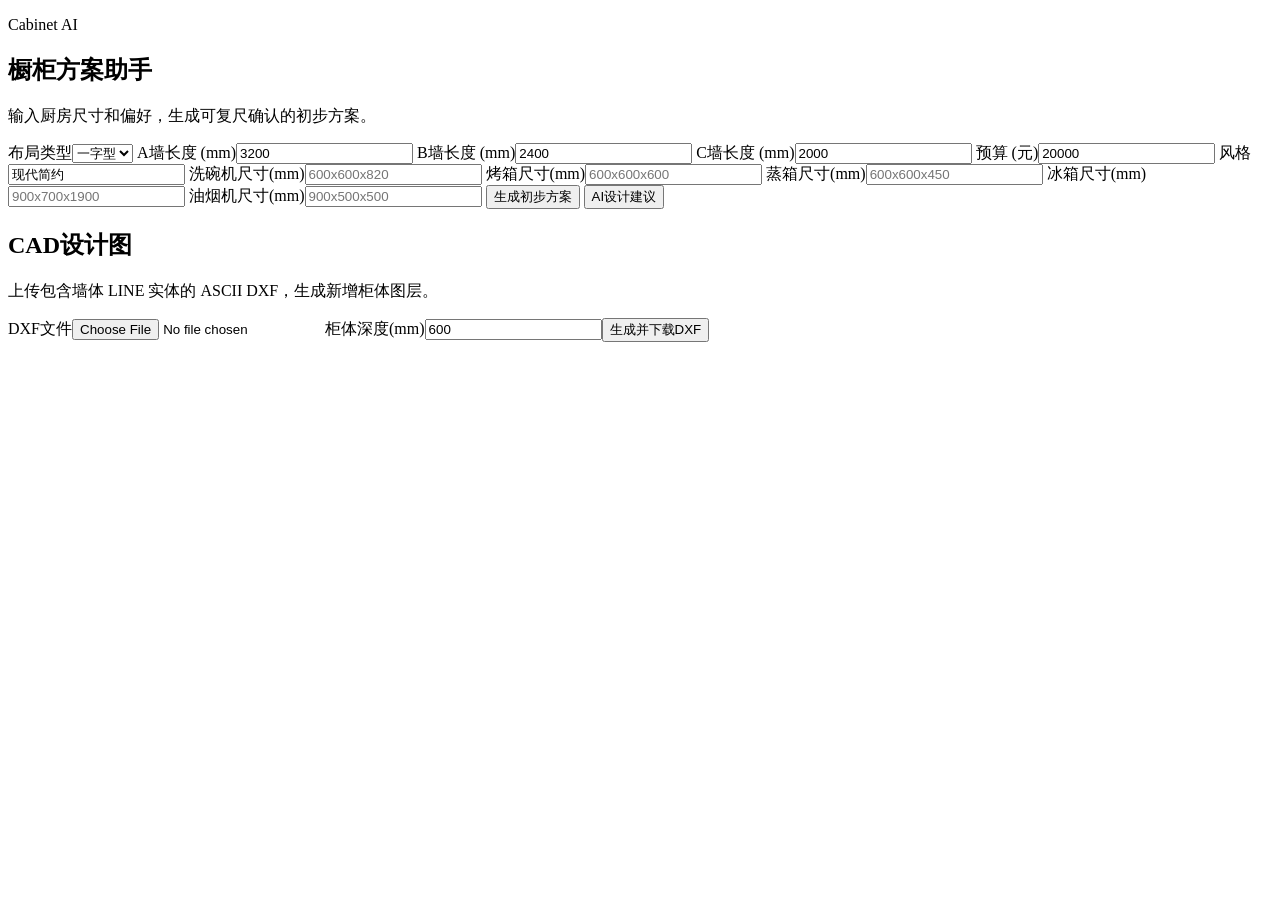
==== src/main/resources/static/index.html @ c41034ff "Add appliance requirements to AI design flow" ====
<!doctype html>
<html lang="zh-CN">
<head>
  <meta charset="UTF-8">
  <meta name="viewport" content="width=device-width, initial-scale=1.0">
  <title>AI 橱柜方案助手</title>
  <link rel="stylesheet" href="/styles.css">
</head>
<body>
  <main>
    <section class="intro"><p class="eyebrow">Cabinet AI</p><h1>橱柜方案助手</h1><p>输入厨房尺寸和偏好，生成可复尺确认的初步方案。</p></section>
    <section class="panel">
      <form id="design-form">
        <label>布局类型<select name="layoutType"><option value="STRAIGHT">一字型</option><option value="L_SHAPED">L型</option><option value="U_SHAPED">U型</option></select></label>
        <label>A墙长度 (mm)<input name="wallAmm" type="number" value="3200" min="1800" required></label>
        <label>B墙长度 (mm)<input name="wallBmm" type="number" value="2400" min="0" required></label>
        <label>C墙长度 (mm)<input name="wallCmm" type="number" value="2000" min="0" required></label>
        <label>预算 (元)<input name="budget" type="number" value="20000" min="5000" required></label>
        <label>风格<input name="style" value="现代简约"></label>
        <label>洗碗机尺寸(mm)<input name="dishwasher" placeholder="600x600x820"></label>
        <label>烤箱尺寸(mm)<input name="oven" placeholder="600x600x600"></label>
        <label>蒸箱尺寸(mm)<input name="steamOven" placeholder="600x600x450"></label>
        <label>冰箱尺寸(mm)<input name="refrigerator" placeholder="900x700x1900"></label>
        <label>油烟机尺寸(mm)<input name="hood" placeholder="900x500x500"></label>
        <button type="submit">生成初步方案</button>
        <button type="button" id="ai-button" class="secondary">AI设计建议</button>
      </form>
    </section>
    <section id="result" class="panel result" hidden></section>
    <section id="ai-result" class="panel result" hidden></section>
    <section class="panel"><h2>CAD设计图</h2><p>上传包含墙体 LINE 实体的 ASCII DXF，生成新增柜体图层。</p><form id="cad-form"><label>DXF文件<input type="file" name="file" accept=".dxf" required></label><label>柜体深度(mm)<input name="cabinetDepthMm" type="number" value="600"></label><button type="submit">生成并下载DXF</button></form><p id="cad-status"></p></section>
  </main>
  <script src="/app.js"></script>
</body>
</html>
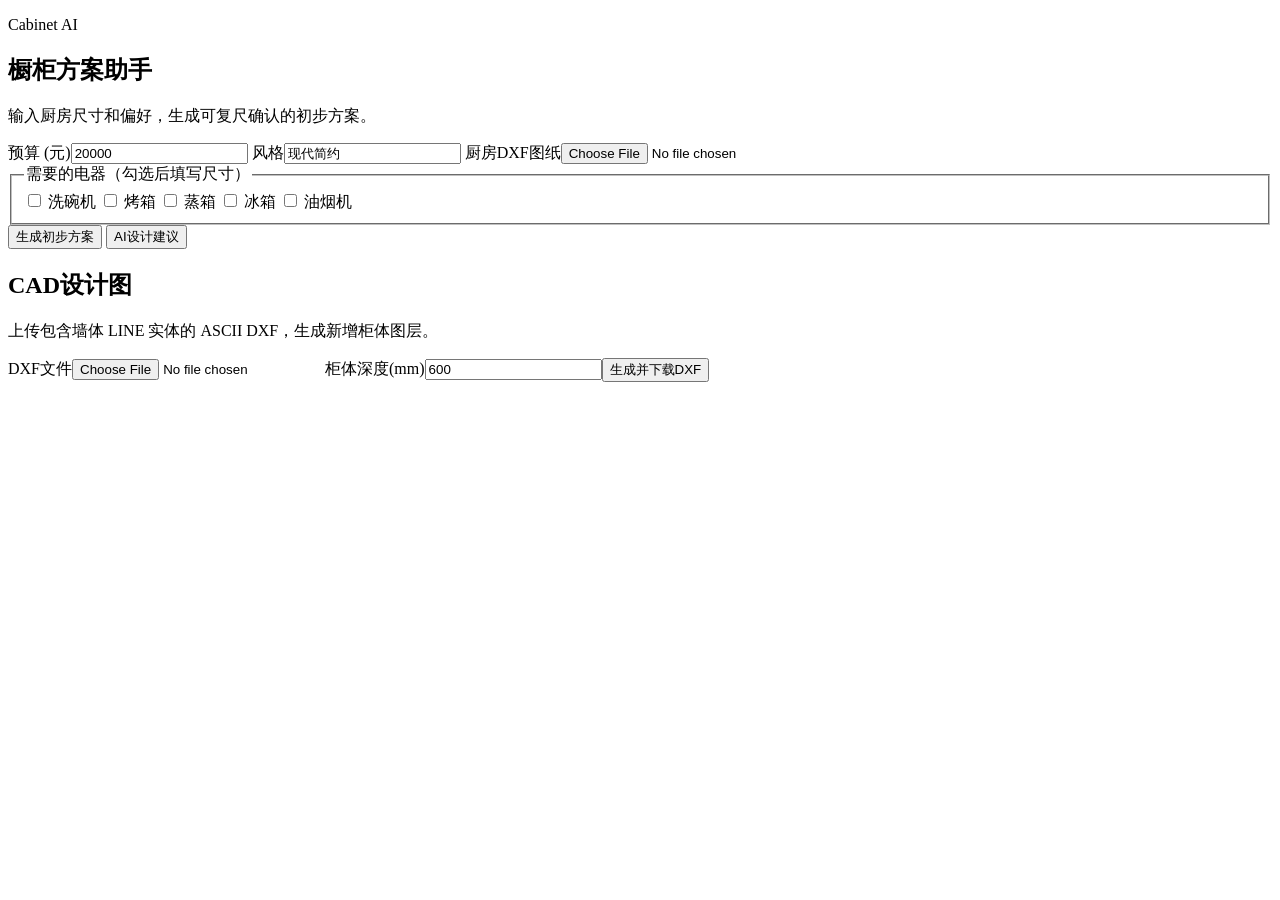
==== commit c1f3485f: "Make appliance selection optional and remove layout inputs" ====
--- a/src/main/resources/static/index.html
+++ b/src/main/resources/static/index.html
@@ -11,17 +11,16 @@
     <section class="intro"><p class="eyebrow">Cabinet AI</p><h1>橱柜方案助手</h1><p>输入厨房尺寸和偏好，生成可复尺确认的初步方案。</p></section>
     <section class="panel">
       <form id="design-form">
-        <label>布局类型<select name="layoutType"><option value="STRAIGHT">一字型</option><option value="L_SHAPED">L型</option><option value="U_SHAPED">U型</option></select></label>
-        <label>A墙长度 (mm)<input name="wallAmm" type="number" value="3200" min="1800" required></label>
-        <label>B墙长度 (mm)<input name="wallBmm" type="number" value="2400" min="0" required></label>
-        <label>C墙长度 (mm)<input name="wallCmm" type="number" value="2000" min="0" required></label>
         <label>预算 (元)<input name="budget" type="number" value="20000" min="5000" required></label>
         <label>风格<input name="style" value="现代简约"></label>
-        <label>洗碗机尺寸(mm)<input name="dishwasher" placeholder="600x600x820"></label>
-        <label>烤箱尺寸(mm)<input name="oven" placeholder="600x600x600"></label>
-        <label>蒸箱尺寸(mm)<input name="steamOven" placeholder="600x600x450"></label>
-        <label>冰箱尺寸(mm)<input name="refrigerator" placeholder="900x700x1900"></label>
-        <label>油烟机尺寸(mm)<input name="hood" placeholder="900x500x500"></label>
+        <label class="wide">厨房DXF图纸<input name="cadFile" type="file" accept=".dxf" required></label>
+        <fieldset class="wide"><legend>需要的电器（勾选后填写尺寸）</legend>
+          <label class="check"><input type="checkbox" data-appliance="dishwasher"> 洗碗机</label><input class="appliance-size" data-for="dishwasher" name="dishwasher" placeholder="宽×深×高(mm)" hidden>
+          <label class="check"><input type="checkbox" data-appliance="oven"> 烤箱</label><input class="appliance-size" data-for="oven" name="oven" placeholder="宽×深×高(mm)" hidden>
+          <label class="check"><input type="checkbox" data-appliance="steamOven"> 蒸箱</label><input class="appliance-size" data-for="steamOven" name="steamOven" placeholder="宽×深×高(mm)" hidden>
+          <label class="check"><input type="checkbox" data-appliance="refrigerator"> 冰箱</label><input class="appliance-size" data-for="refrigerator" name="refrigerator" placeholder="宽×深×高(mm)" hidden>
+          <label class="check"><input type="checkbox" data-appliance="hood"> 油烟机</label><input class="appliance-size" data-for="hood" name="hood" placeholder="宽×深×高(mm)" hidden>
+        </fieldset>
         <button type="submit">生成初步方案</button>
         <button type="button" id="ai-button" class="secondary">AI设计建议</button>
       </form>
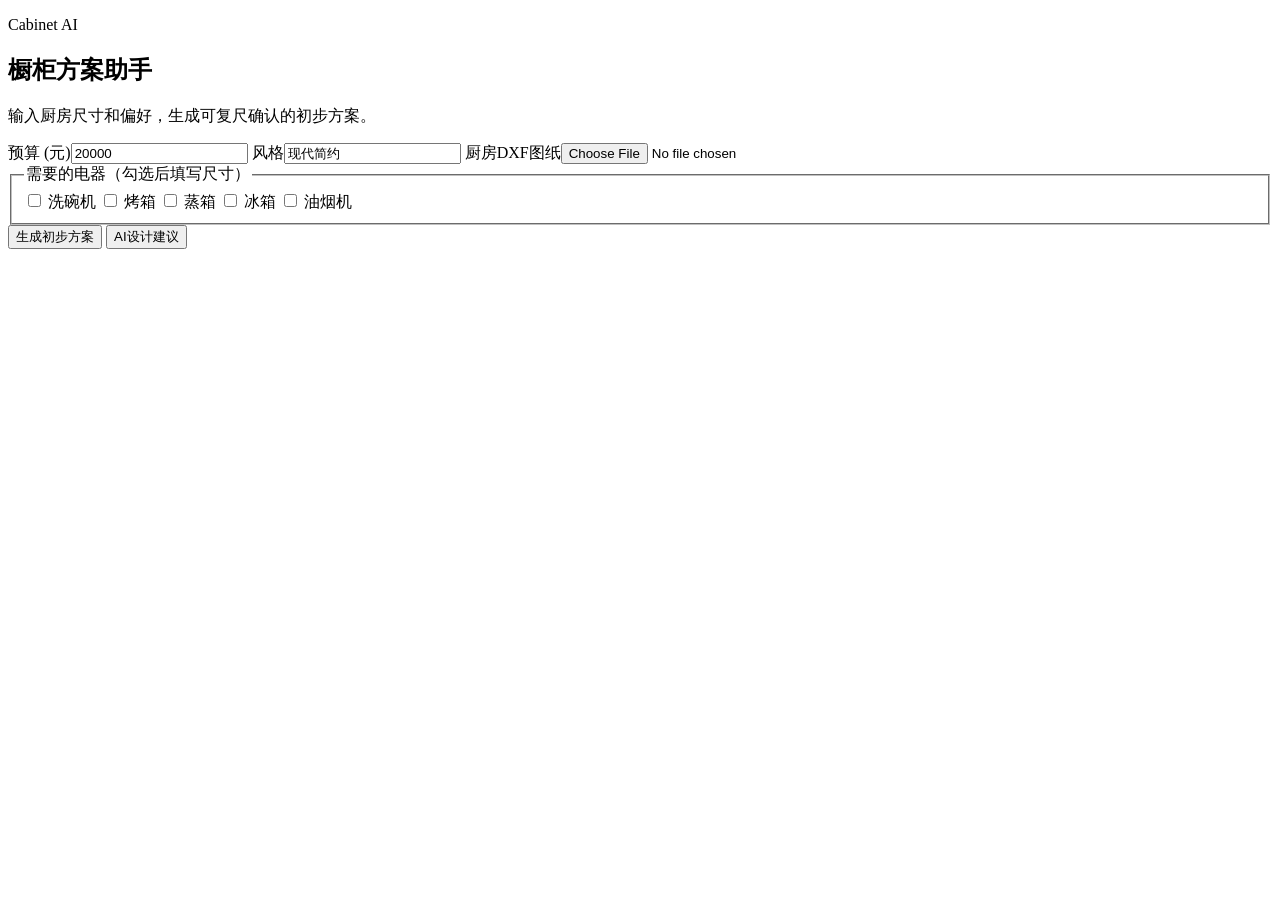
==== commit f48f94e1: "Remove standalone CAD upload panel" ====
--- a/src/main/resources/static/index.html
+++ b/src/main/resources/static/index.html
@@ -27,7 +27,6 @@
     </section>
     <section id="result" class="panel result" hidden></section>
     <section id="ai-result" class="panel result" hidden></section>
-    <section class="panel"><h2>CAD设计图</h2><p>上传包含墙体 LINE 实体的 ASCII DXF，生成新增柜体图层。</p><form id="cad-form"><label>DXF文件<input type="file" name="file" accept=".dxf" required></label><label>柜体深度(mm)<input name="cabinetDepthMm" type="number" value="600"></label><button type="submit">生成并下载DXF</button></form><p id="cad-status"></p></section>
   </main>
   <script src="/app.js"></script>
 </body>
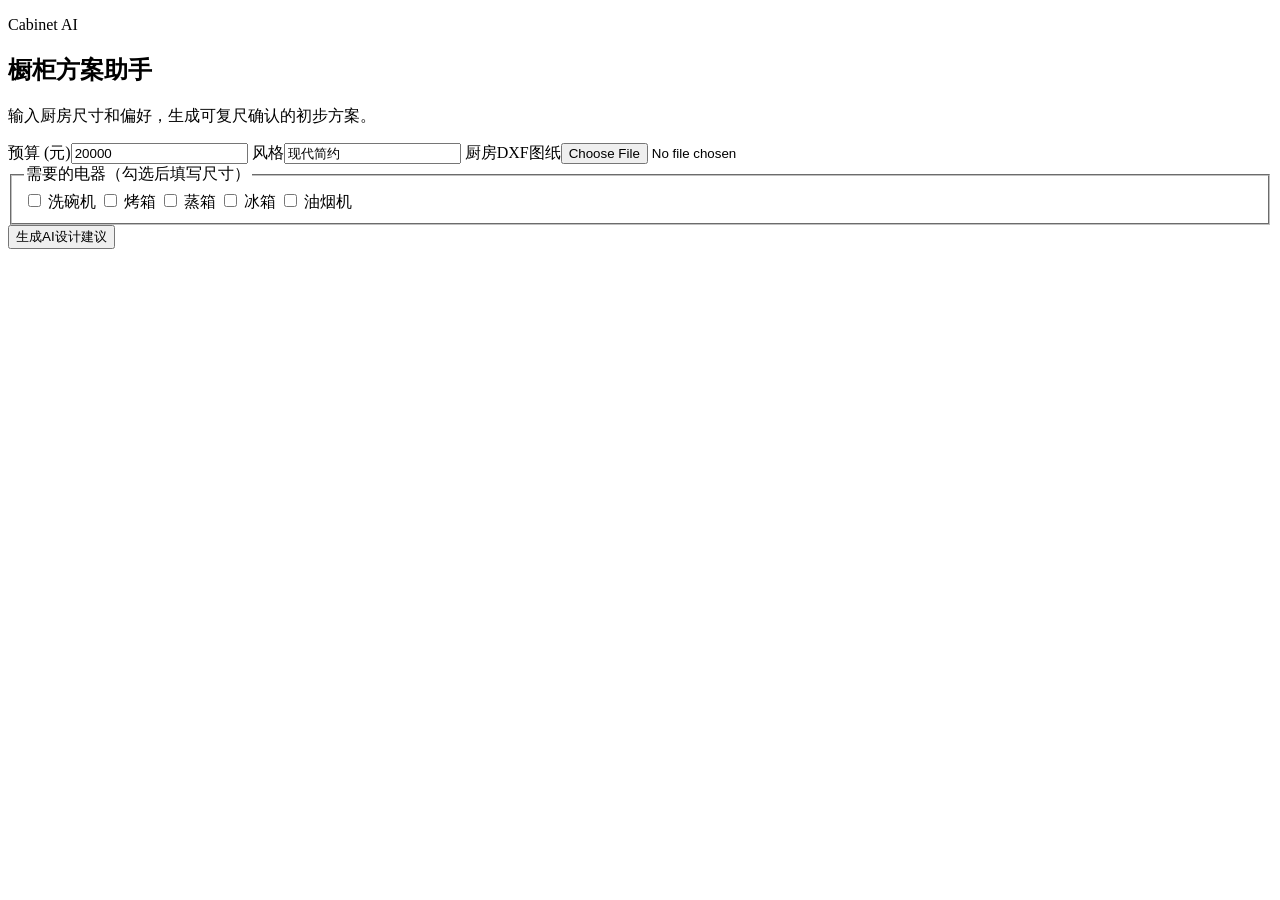
==== commit eec69087: "Remove local preliminary design flow" ====
--- a/src/main/resources/static/index.html
+++ b/src/main/resources/static/index.html
@@ -21,12 +21,11 @@
           <label class="check"><input type="checkbox" data-appliance="refrigerator"> 冰箱</label><input class="appliance-size" data-for="refrigerator" name="refrigerator" placeholder="宽×深×高(mm)" hidden>
           <label class="check"><input type="checkbox" data-appliance="hood"> 油烟机</label><input class="appliance-size" data-for="hood" name="hood" placeholder="宽×深×高(mm)" hidden>
         </fieldset>
-        <button type="submit">生成初步方案</button>
-        <button type="button" id="ai-button" class="secondary">AI设计建议</button>
+        <button type="button" id="ai-button">生成AI设计建议</button>
       </form>
     </section>
-    <section id="result" class="panel result" hidden></section>
     <section id="ai-result" class="panel result" hidden></section>
+    <section id="cad-result" class="panel result" hidden></section>
   </main>
   <script src="/app.js"></script>
 </body>
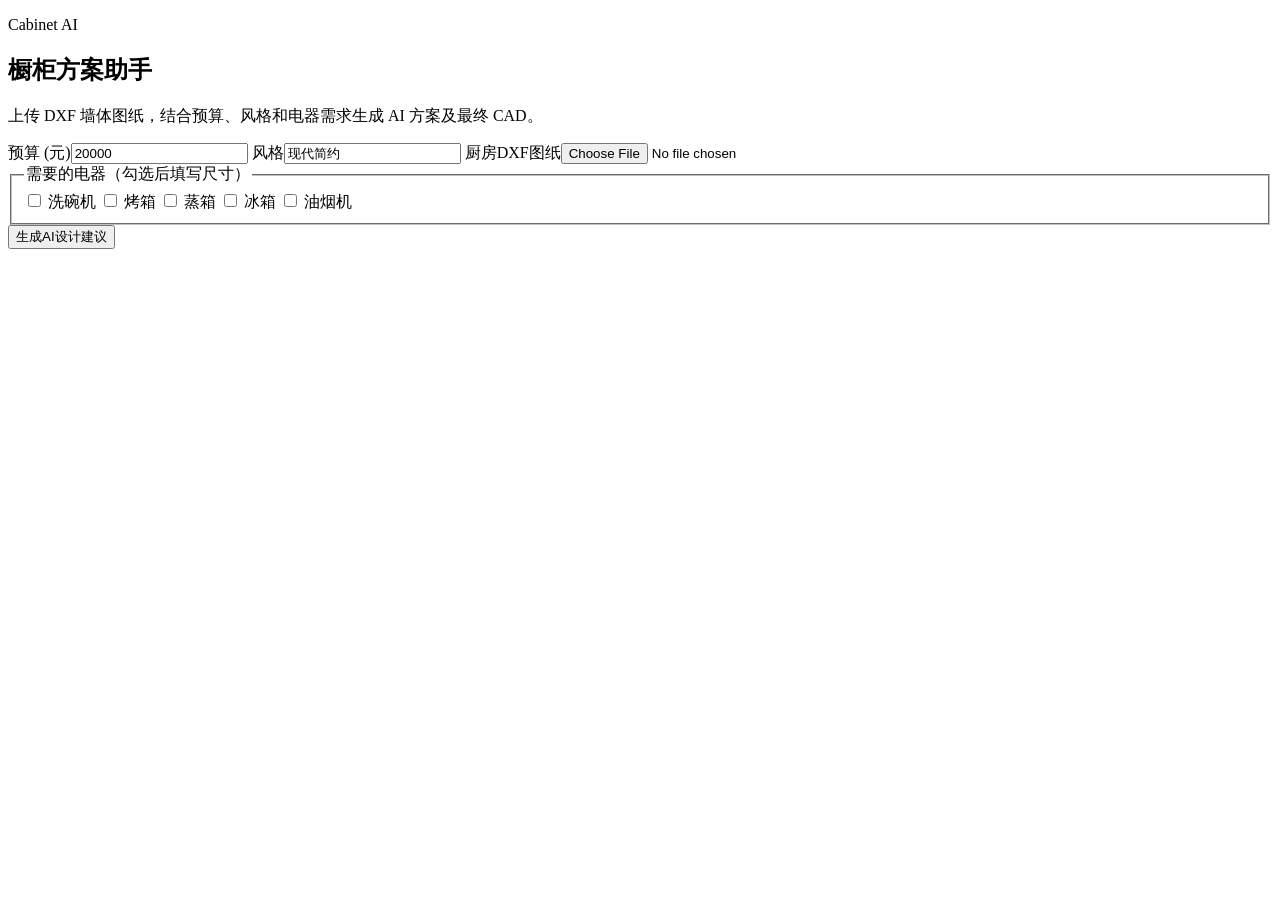
==== commit bc422f70: "Use DXF geometry for AI cabinet design flow" ====
--- a/src/main/resources/static/index.html
+++ b/src/main/resources/static/index.html
@@ -8,7 +8,7 @@
 </head>
 <body>
   <main>
-    <section class="intro"><p class="eyebrow">Cabinet AI</p><h1>橱柜方案助手</h1><p>输入厨房尺寸和偏好，生成可复尺确认的初步方案。</p></section>
+    <section class="intro"><p class="eyebrow">Cabinet AI</p><h1>橱柜方案助手</h1><p>上传 DXF 墙体图纸，结合预算、风格和电器需求生成 AI 方案及最终 CAD。</p></section>
     <section class="panel">
       <form id="design-form">
         <label>预算 (元)<input name="budget" type="number" value="20000" min="5000" required></label>
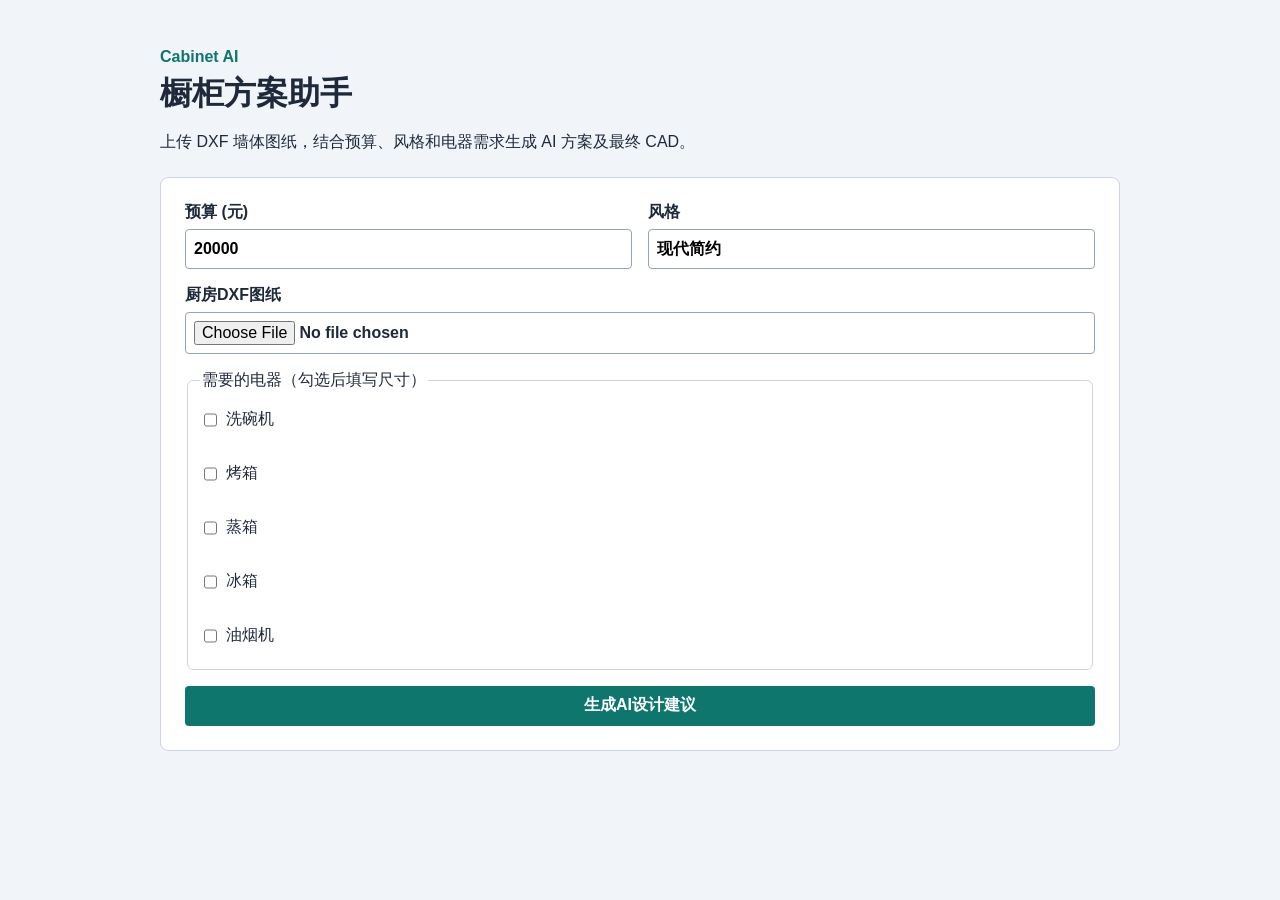
==== commit 3819161e: "Prepare GitHub Pages and hosted backend deployment" ====
--- a/src/main/resources/static/index.html
+++ b/src/main/resources/static/index.html
@@ -4,7 +4,7 @@
   <meta charset="UTF-8">
   <meta name="viewport" content="width=device-width, initial-scale=1.0">
   <title>AI 橱柜方案助手</title>
-  <link rel="stylesheet" href="/styles.css">
+  <link rel="stylesheet" href="styles.css">
 </head>
 <body>
   <main>
@@ -27,6 +27,7 @@
     <section id="ai-result" class="panel result" hidden></section>
     <section id="cad-result" class="panel result" hidden></section>
   </main>
-  <script src="/app.js"></script>
+  <script src="config.js"></script>
+  <script src="app.js"></script>
 </body>
 </html>
--- a/src/main/resources/static/styles.css
+++ b/src/main/resources/static/styles.css
@@ -0,0 +1,20 @@
+:root { font-family: Arial, "Microsoft YaHei", sans-serif; color: #1e293b; background: #f1f5f9; }
+* { box-sizing: border-box; }
+body { margin: 0; }
+main { width: min(960px, calc(100% - 32px)); margin: 48px auto; }
+.intro { margin-bottom: 24px; }
+.eyebrow { color: #0f766e; font-weight: 700; margin: 0; }
+h1 { margin: 6px 0; font-size: 32px; }
+.panel { background: #fff; border: 1px solid #cbd5e1; border-radius: 8px; padding: 24px; margin-top: 20px; }
+form { display: grid; grid-template-columns: repeat(2, minmax(0, 1fr)); gap: 16px; }
+label { display: grid; gap: 6px; font-weight: 600; }
+.wide { grid-column: 1 / -1; }
+fieldset { border: 1px solid #cbd5e1; border-radius: 6px; display: grid; gap: 8px; }
+.check { display: inline-flex; grid-template-columns: auto 1fr; align-items: center; font-weight: 500; }
+input, select, button { min-height: 40px; border: 1px solid #94a3b8; border-radius: 4px; padding: 8px; font: inherit; }
+button { grid-column: 1 / -1; background: #0f766e; color: #fff; cursor: pointer; border: 0; font-weight: 700; }
+button:hover { background: #115e59; }
+.secondary { background: #334155; }
+.secondary:hover { background: #1e293b; }
+.result h2 { margin-top: 0; }
+@media (max-width: 640px) { main { margin: 24px auto; } form { grid-template-columns: 1fr; } }
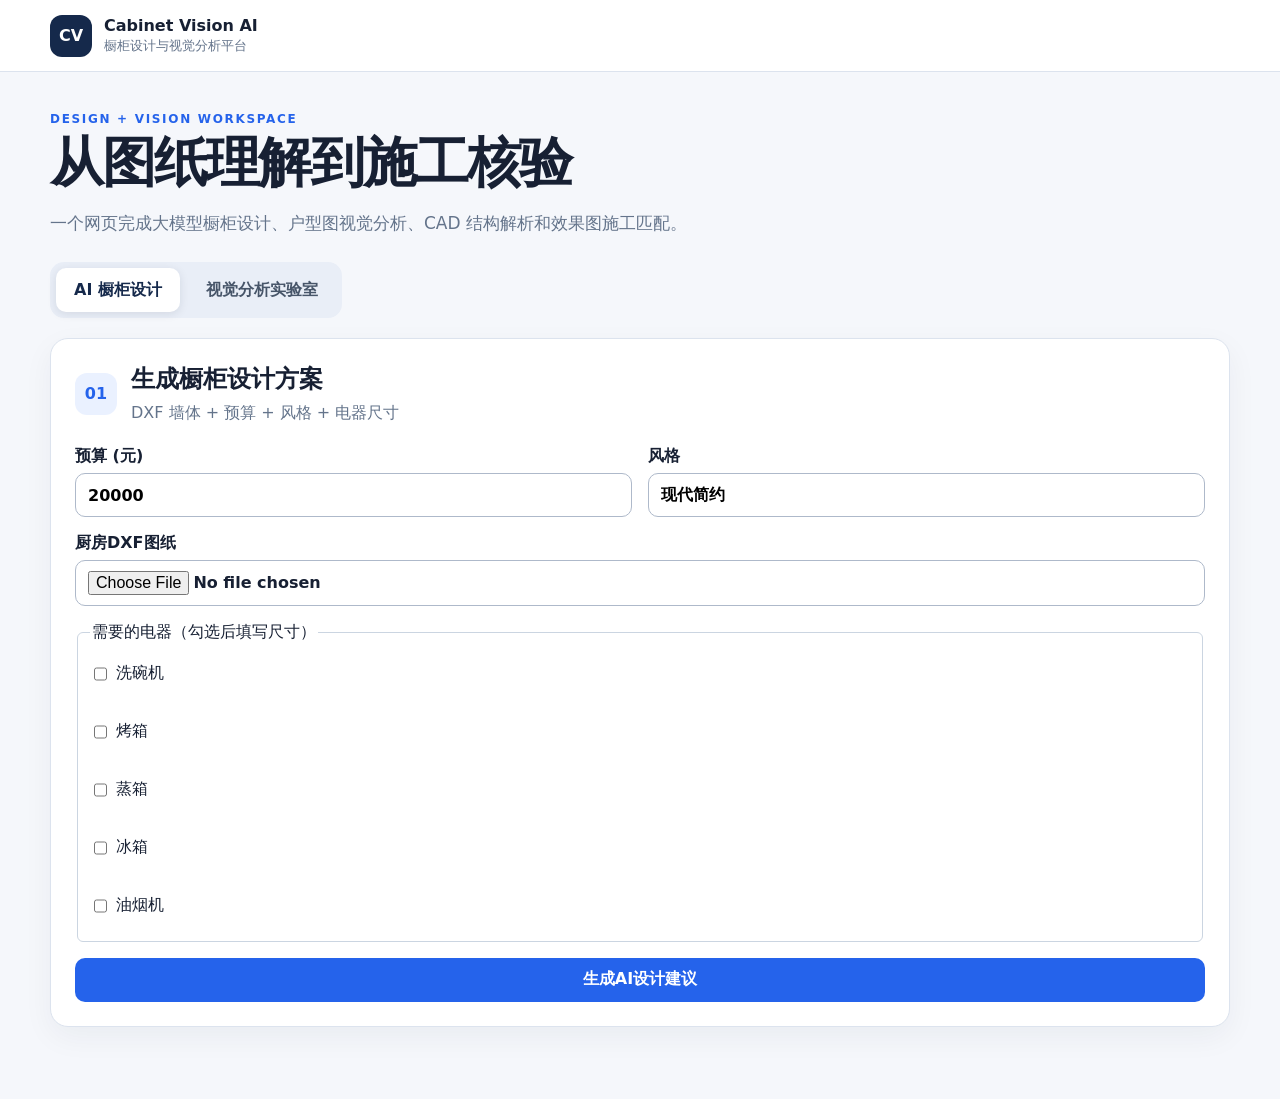
==== commit b63764b8: "Add visual AI analysis workspace" ====
--- a/src/main/resources/static/index.html
+++ b/src/main/resources/static/index.html
@@ -3,13 +3,17 @@
 <head>
   <meta charset="UTF-8">
   <meta name="viewport" content="width=device-width, initial-scale=1.0">
-  <title>AI 橱柜方案助手</title>
+  <title>Cabinet Vision AI</title>
   <link rel="stylesheet" href="styles.css">
 </head>
 <body>
+  <header class="topbar"><div class="brand-mark">CV</div><div><strong>Cabinet Vision AI</strong><span>橱柜设计与视觉分析平台</span></div></header>
   <main>
-    <section class="intro"><p class="eyebrow">Cabinet AI</p><h1>橱柜方案助手</h1><p>上传 DXF 墙体图纸，结合预算、风格和电器需求生成 AI 方案及最终 CAD。</p></section>
+    <section class="intro"><p class="eyebrow">DESIGN + VISION WORKSPACE</p><h1>从图纸理解到施工核验</h1><p>一个网页完成大模型橱柜设计、户型图视觉分析、CAD 结构解析和效果图施工匹配。</p></section>
+    <nav class="workspace-nav" aria-label="工作区切换"><button class="nav-button active" data-target="design-workspace">AI 橱柜设计</button><button class="nav-button" data-target="vision-workspace">视觉分析实验室</button></nav>
+    <div id="design-workspace" class="workspace active">
     <section class="panel">
+      <div class="section-heading"><span>01</span><div><h2>生成橱柜设计方案</h2><p>DXF 墙体 + 预算 + 风格 + 电器尺寸</p></div></div>
       <form id="design-form">
         <label>预算 (元)<input name="budget" type="number" value="20000" min="5000" required></label>
         <label>风格<input name="style" value="现代简约"></label>
@@ -26,6 +30,16 @@
     </section>
     <section id="ai-result" class="panel result" hidden></section>
     <section id="cad-result" class="panel result" hidden></section>
+    </div>
+
+    <div id="vision-workspace" class="workspace">
+      <section class="vision-intro panel"><div><p class="eyebrow">COMPUTER VISION MVP</p><h2>三个可运行的视觉分析模块</h2><p>当前采用本地启发式视觉算法，适合原型验证和简历演示。结果均提供量化指标与可视化输出。</p></div><span class="status-badge">无需额外 API</span></section>
+      <div class="module-grid">
+        <article class="module-card"><div class="module-index">01</div><h2>户型图区域分割</h2><p>分析墙体、门窗细线候选与封闭房间区域，生成彩色标注图。</p><form id="floorplan-form" class="tool-form"><label>户型图图片<input name="file" type="file" accept="image/png,image/jpeg" required></label><button type="submit">开始分割分析</button></form><div id="floorplan-result" class="tool-result" hidden></div></article>
+        <article class="module-card"><div class="module-index">02</div><h2>CAD 图纸结构解析</h2><p>解析 ASCII DXF 的图层、图元类型、数量和整体坐标范围。</p><form id="cad-structure-form" class="tool-form"><label>DXF 图纸<input name="file" type="file" accept=".dxf" required></label><button type="submit">解析图纸结构</button></form><div id="cad-structure-result" class="tool-result" hidden></div></article>
+        <article class="module-card"><div class="module-index">03</div><h2>效果图与施工匹配</h2><p>自动进行平移对齐，输出相似度、变化面积和差异热力图。</p><form id="match-form" class="tool-form"><label>设计效果图<input name="reference" type="file" accept="image/png,image/jpeg" required></label><label>施工结果图<input name="actual" type="file" accept="image/png,image/jpeg" required></label><button type="submit">开始视觉匹配</button></form><div id="match-result" class="tool-result" hidden></div></article>
+      </div>
+    </div>
   </main>
   <script src="config.js"></script>
   <script src="app.js"></script>
--- a/src/main/resources/static/styles.css
+++ b/src/main/resources/static/styles.css
@@ -1,20 +1,27 @@
-:root { font-family: Arial, "Microsoft YaHei", sans-serif; color: #1e293b; background: #f1f5f9; }
+:root { font-family: Inter, "Microsoft YaHei", system-ui, sans-serif; color: #172033; background: #f5f7fb; --navy:#15294b; --blue:#2563eb; --line:#dce3ee; --muted:#64748b; }
 * { box-sizing: border-box; }
 body { margin: 0; }
-main { width: min(960px, calc(100% - 32px)); margin: 48px auto; }
-.intro { margin-bottom: 24px; }
-.eyebrow { color: #0f766e; font-weight: 700; margin: 0; }
-h1 { margin: 6px 0; font-size: 32px; }
-.panel { background: #fff; border: 1px solid #cbd5e1; border-radius: 8px; padding: 24px; margin-top: 20px; }
+.topbar { min-height:72px; padding:12px max(24px,calc((100% - 1180px)/2)); display:flex; align-items:center; gap:12px; background:#fff; border-bottom:1px solid var(--line); }
+.topbar div:last-child { display:grid; gap:2px; }.topbar span { color:var(--muted); font-size:13px; }.brand-mark { width:42px;height:42px;border-radius:12px;display:grid;place-items:center;background:var(--navy);color:#fff;font-weight:800; }
+main { width: min(1180px, calc(100% - 32px)); margin: 40px auto 72px; }
+.intro { margin-bottom: 24px; max-width:780px; }.intro p:last-child{color:var(--muted);font-size:17px;line-height:1.7;}
+.eyebrow { color: var(--blue); font-size:12px; letter-spacing:.14em; font-weight: 800; margin: 0; }
+h1 { margin: 8px 0; font-size: clamp(34px,5vw,54px); line-height:1.08; letter-spacing:-.035em; }
+h2{margin:0 0 8px}.panel { background: #fff; border: 1px solid var(--line); border-radius: 18px; padding: 24px; margin-top: 20px; box-shadow:0 10px 30px rgba(23,32,51,.05); }
+.workspace-nav{display:flex;gap:8px;padding:6px;background:#e9eef7;border-radius:14px;width:max-content;max-width:100%;}.nav-button{background:transparent;color:#475569;min-height:44px;padding:10px 18px}.nav-button.active{background:#fff;color:var(--navy);box-shadow:0 2px 10px rgba(23,32,51,.1)}
+.workspace{display:none}.workspace.active{display:block}.section-heading{display:flex;align-items:center;gap:14px;margin-bottom:22px}.section-heading>span,.module-index{display:grid;place-items:center;width:42px;height:42px;border-radius:12px;background:#eaf1ff;color:var(--blue);font-weight:800}.section-heading p{margin:0;color:var(--muted)}
 form { display: grid; grid-template-columns: repeat(2, minmax(0, 1fr)); gap: 16px; }
 label { display: grid; gap: 6px; font-weight: 600; }
 .wide { grid-column: 1 / -1; }
 fieldset { border: 1px solid #cbd5e1; border-radius: 6px; display: grid; gap: 8px; }
 .check { display: inline-flex; grid-template-columns: auto 1fr; align-items: center; font-weight: 500; }
-input, select, button { min-height: 40px; border: 1px solid #94a3b8; border-radius: 4px; padding: 8px; font: inherit; }
-button { grid-column: 1 / -1; background: #0f766e; color: #fff; cursor: pointer; border: 0; font-weight: 700; }
-button:hover { background: #115e59; }
+input, select, button { min-height: 44px; border: 1px solid #aeb9ca; border-radius: 10px; padding: 10px 12px; font: inherit; }
+button { grid-column: 1 / -1; background: var(--blue); color: #fff; cursor: pointer; border: 0; font-weight: 750; transition:transform .16s ease,background .16s ease; }
+button:hover { background: #1d4ed8; transform:translateY(-1px); }button:focus-visible,input:focus-visible{outline:3px solid rgba(37,99,235,.25);outline-offset:2px}
 .secondary { background: #334155; }
 .secondary:hover { background: #1e293b; }
 .result h2 { margin-top: 0; }
-@media (max-width: 640px) { main { margin: 24px auto; } form { grid-template-columns: 1fr; } }
+.vision-intro{display:flex;align-items:center;justify-content:space-between;gap:20px}.vision-intro p{color:var(--muted);margin-bottom:0}.status-badge{white-space:nowrap;background:#dcfce7;color:#166534;border-radius:999px;padding:8px 12px;font-size:13px;font-weight:750}.module-grid{display:grid;grid-template-columns:repeat(3,minmax(0,1fr));gap:18px;margin-top:18px;align-items:start}.module-card{background:#fff;border:1px solid var(--line);border-radius:18px;padding:22px;box-shadow:0 10px 30px rgba(23,32,51,.05)}.module-card>p{color:var(--muted);line-height:1.6;min-height:76px}.tool-form{display:grid;grid-template-columns:1fr;gap:12px}.tool-result{margin-top:18px;border-top:1px solid var(--line);padding-top:18px}.tool-result img{display:block;width:100%;border-radius:12px;border:1px solid var(--line);margin-top:14px}.metrics{display:grid;grid-template-columns:repeat(2,minmax(0,1fr));gap:8px}.metric{padding:12px;background:#f6f8fc;border-radius:10px}.metric strong{display:block;font-size:22px;color:var(--navy)}.metric span{font-size:12px;color:var(--muted)}.data-table{width:100%;border-collapse:collapse;font-size:13px}.data-table th,.data-table td{text-align:left;padding:8px;border-bottom:1px solid var(--line)}.method-note{font-size:13px;color:var(--muted);line-height:1.55}.loading{color:var(--blue);font-weight:700}.error{color:#b91c1c;background:#fef2f2;padding:12px;border-radius:10px}
+@media (prefers-reduced-motion:reduce){*{transition:none!important}}
+@media (max-width: 900px){.module-grid{grid-template-columns:1fr}.module-card>p{min-height:auto}}
+@media (max-width: 640px) { main { margin: 24px auto; }.topbar{padding:12px 16px} form { grid-template-columns: 1fr; }.workspace-nav{width:100%}.nav-button{flex:1;padding:8px}.vision-intro{align-items:flex-start;flex-direction:column}.metrics{grid-template-columns:1fr} }
